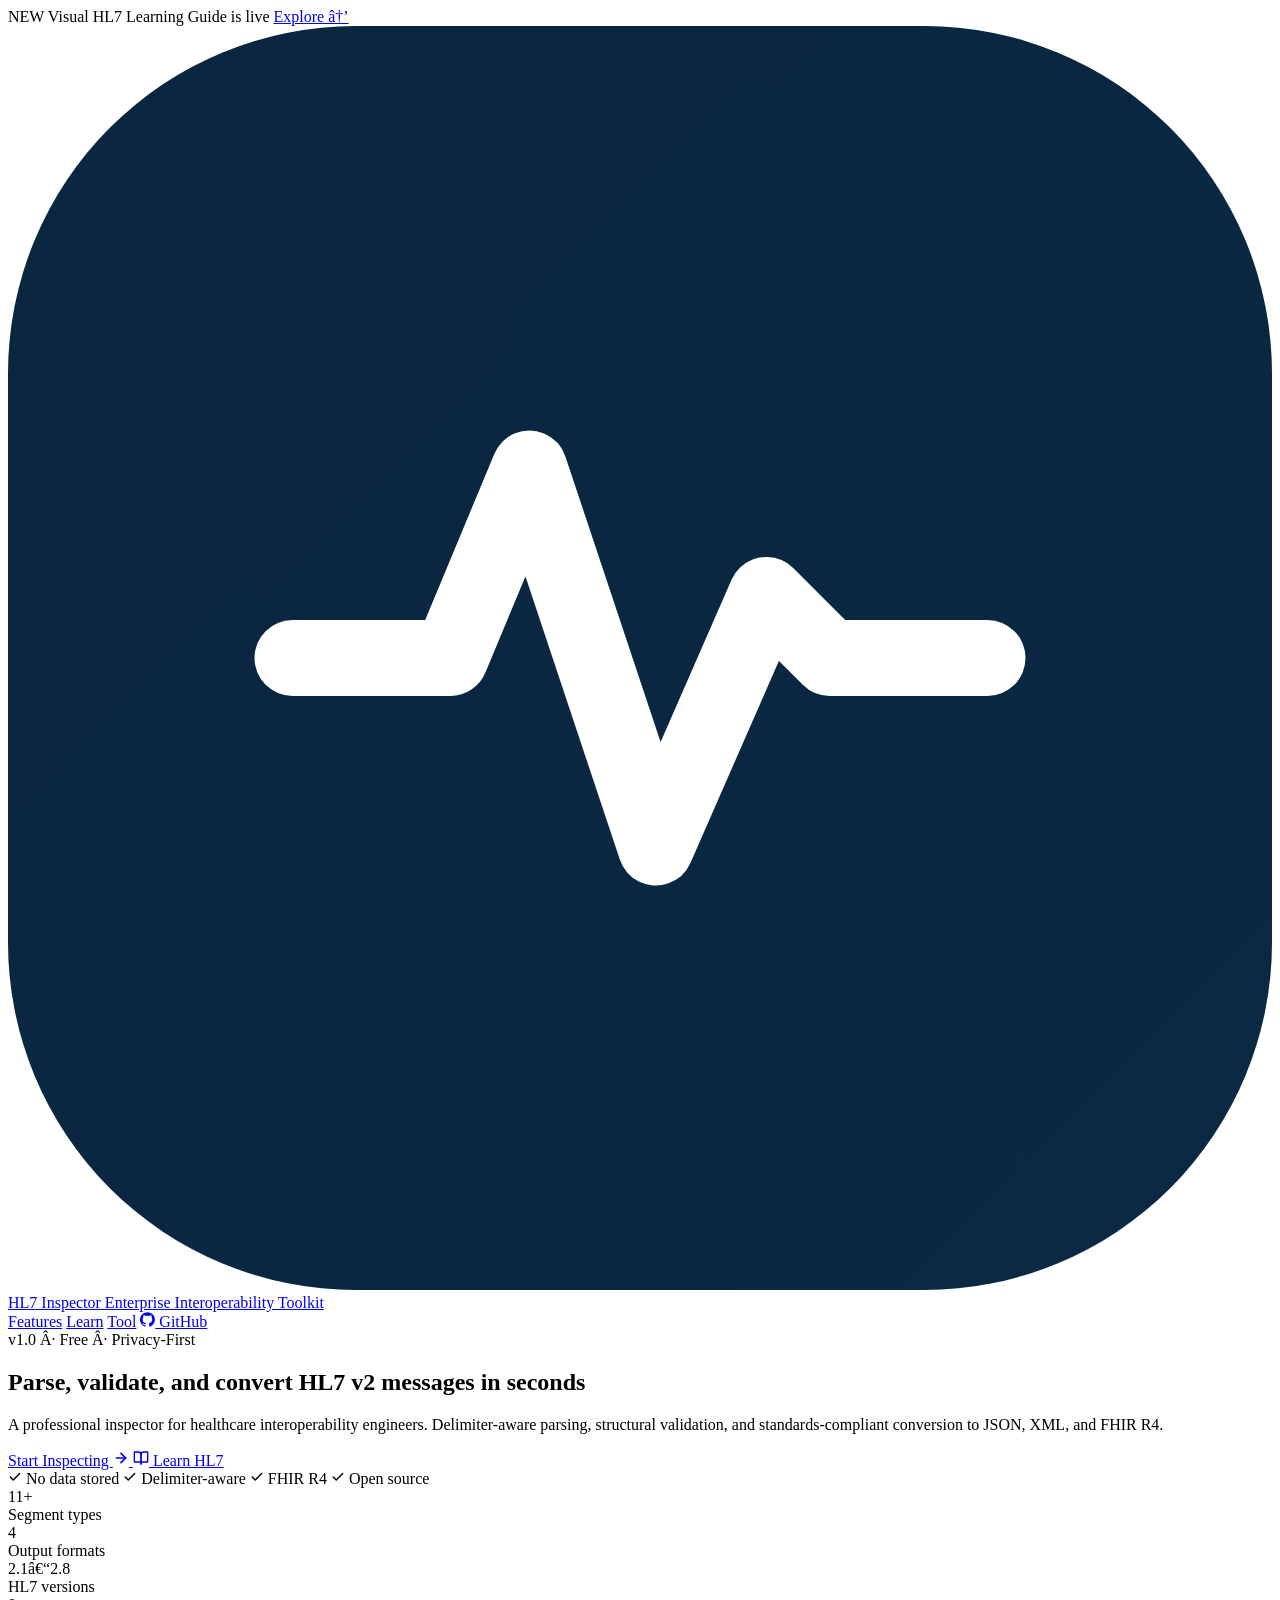
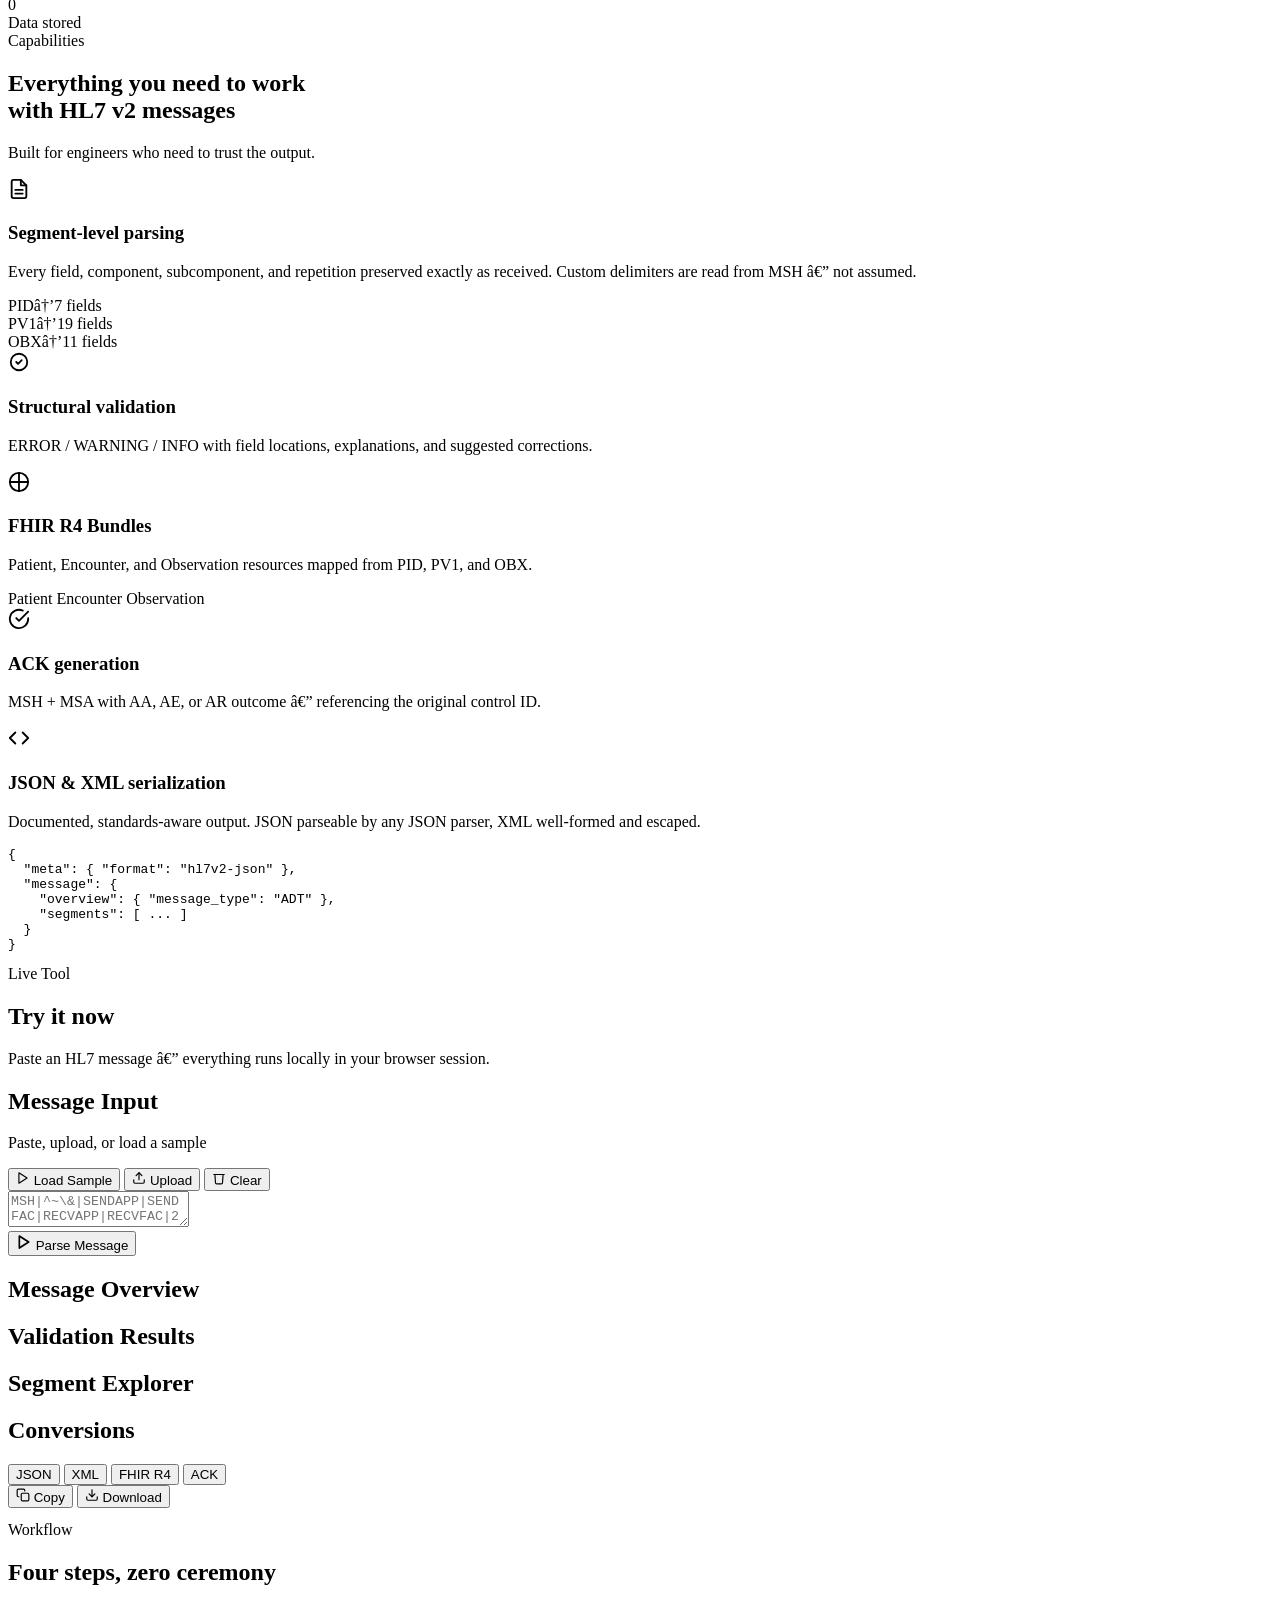
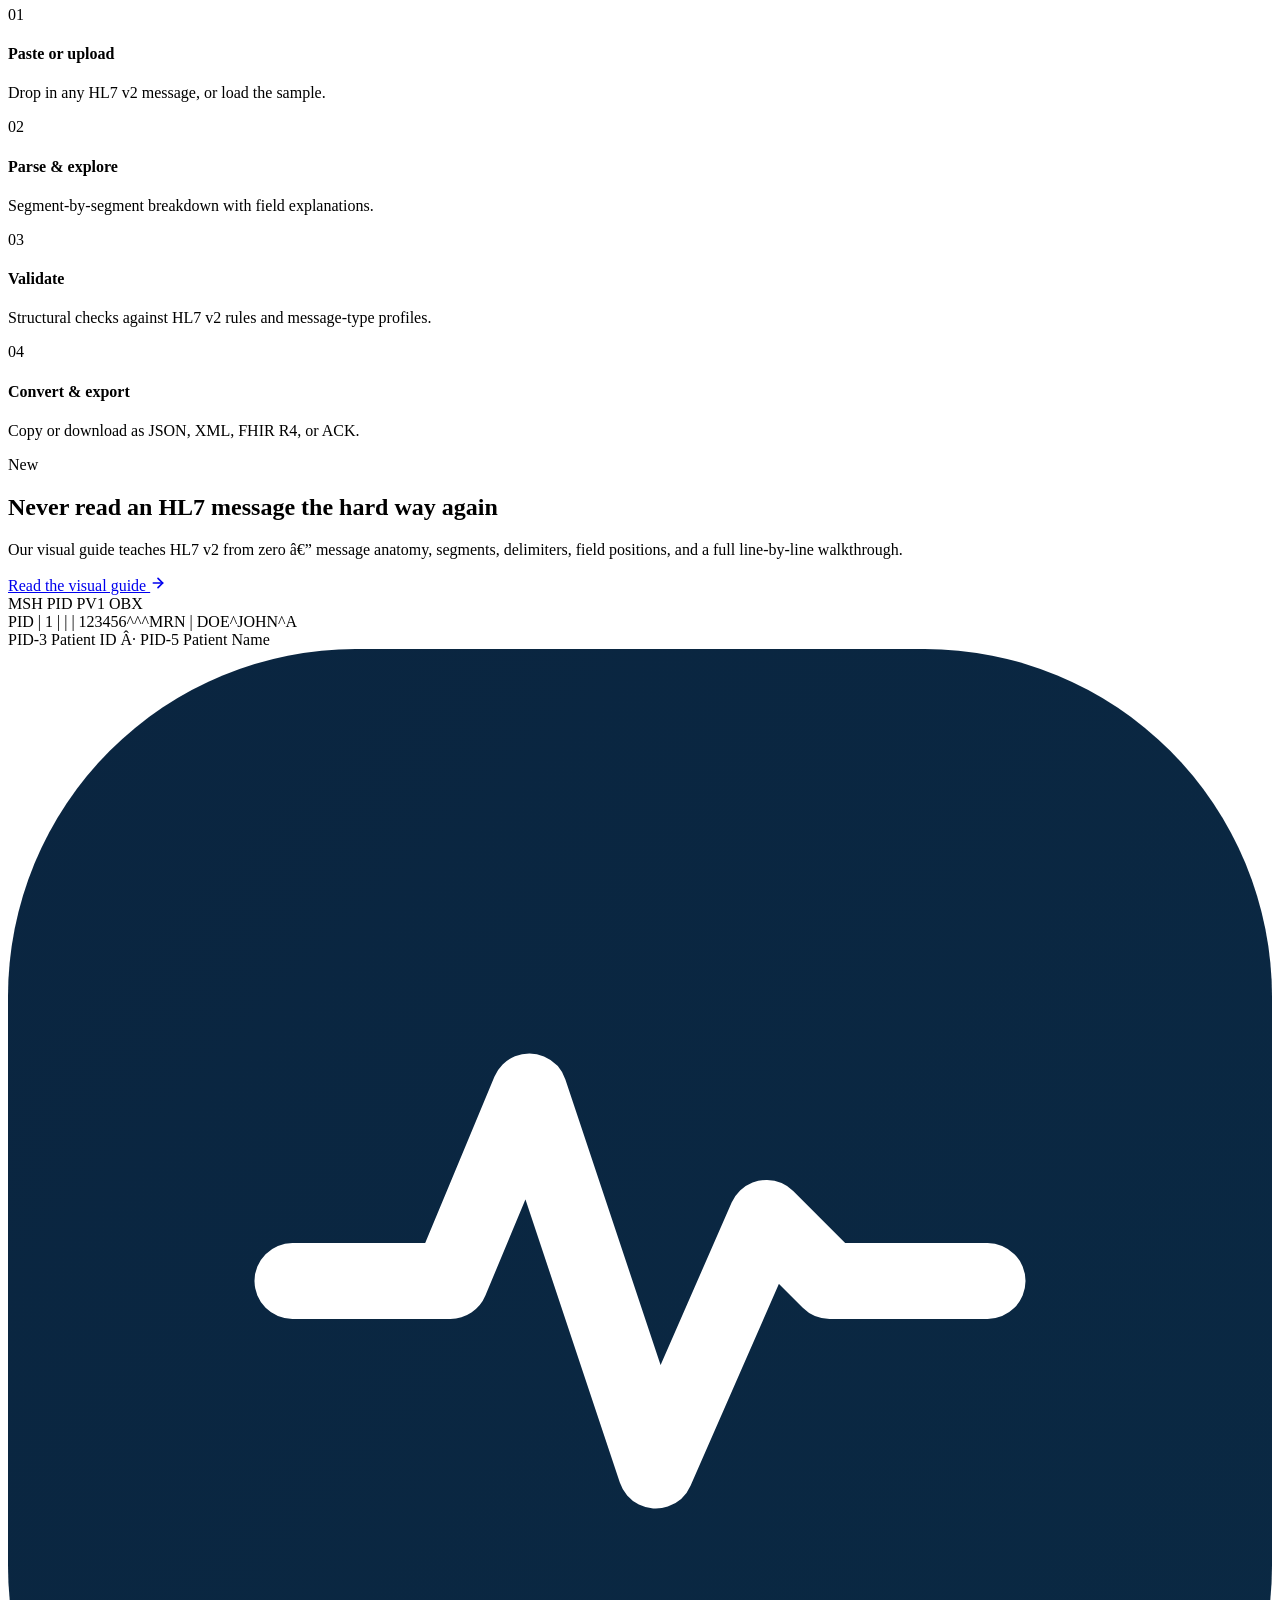
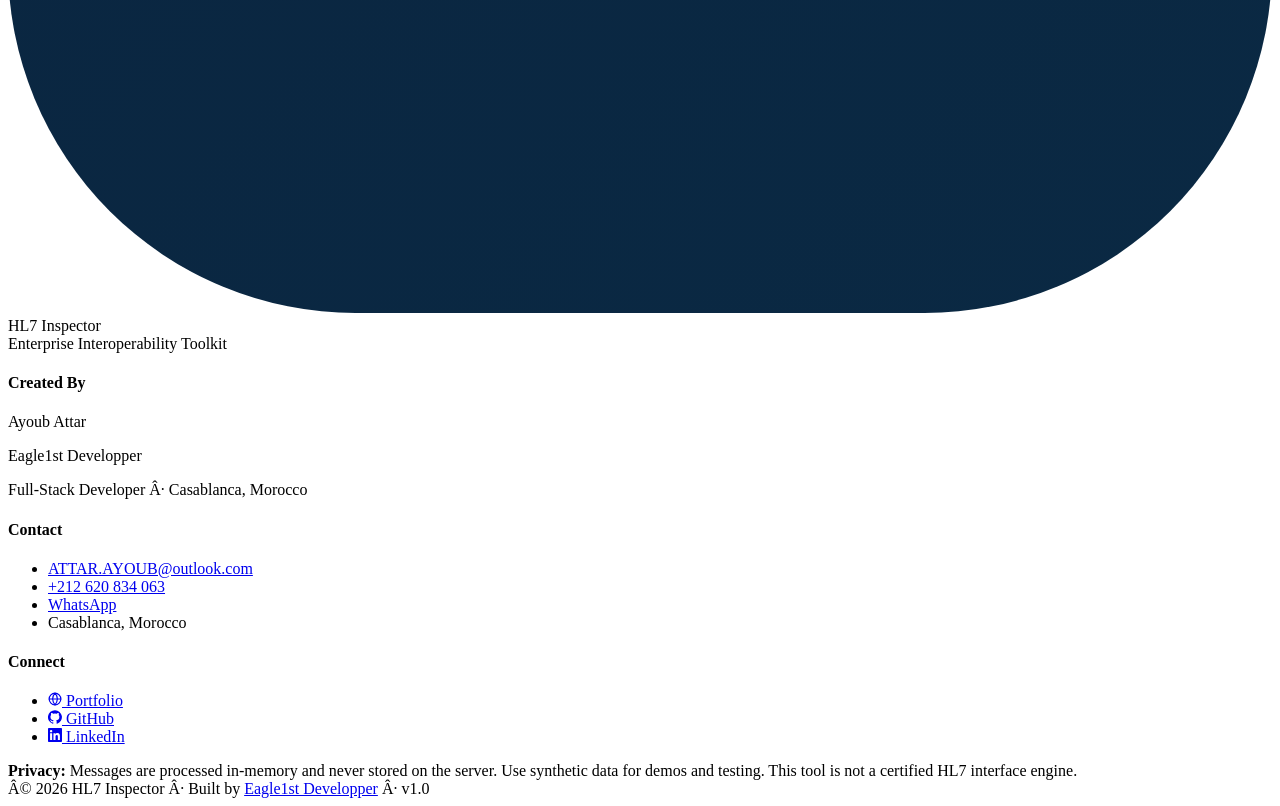
==== public/index.html @ 4bc3f61e "Fix route order: HTML routes before static mount; serve pages from public/" ====
<!doctype html>
<html lang="en">
<head>
<meta charset="utf-8"/>
<meta name="viewport" content="width=device-width,initial-scale=1"/>
<meta name="description" content="Professional HL7 v2 inspector, validator, and converter. Parse, validate, and convert HL7 messages to JSON, XML, and FHIR R4."/>
<meta name="theme-color" content="#061a2e"/>
<title>HL7 Inspector â€” Enterprise Healthcare Interoperability Toolkit</title>
<link rel="preconnect" href="https://fonts.googleapis.com">
<link rel="preconnect" href="https://fonts.gstatic.com" crossorigin>
<link href="https://fonts.googleapis.com/css2?family=Inter:wght@400;500;600;700;800;900&family=JetBrains+Mono:wght@400;500;600;700&display=swap" rel="stylesheet">
<link rel="stylesheet" href="/style.css"/>
</head>
<body>

<!-- ANNOUNCEMENT BAR -->
<div class="announce">
  <div class="announce-inner">
    <span class="announce-pill">NEW</span>
    <span>Visual HL7 Learning Guide is live</span>
    <a href="/learn" class="announce-link">Explore â†’</a>
  </div>
</div>

<!-- HEADER -->
<header class="app-header">
  <div class="header-inner">
    <a href="/" class="brand">
      <div class="brand-mark">
        <svg viewBox="0 0 40 40" fill="none" xmlns="http://www.w3.org/2000/svg">
          <rect width="40" height="40" rx="11" fill="url(#brandGrad)"/>
          <path d="M9 20h5l2.5-6 4 12 3.5-8 2 2h5" stroke="#fff" stroke-width="2.4" stroke-linecap="round" stroke-linejoin="round" fill="none"/>
          <defs>
            <linearGradient id="brandGrad" x1="0" y1="0" x2="40" y2="40">
              <stop stop-color="#0a2540"/>
              <stop offset="0.55" stop-color="#0e7c86"/>
              <stop offset="1" stop-color="#12a3a3"/>
            </linearGradient>
          </defs>
        </svg>
      </div>
      <div class="brand-text">
        <span class="brand-name">HL7 Inspector</span>
        <span class="brand-tag">Enterprise Interoperability Toolkit</span>
      </div>
    </a>
    <nav class="header-nav">
      <a href="#features" class="nav-link">Features</a>
      <a href="/learn" class="nav-link">Learn</a>
      <a href="#tool" class="nav-link">Tool</a>
      <a href="https://github.com/ATTARAYOUB" target="_blank" rel="noopener" class="nav-link nav-github">
        <svg width="15" height="15" viewBox="0 0 24 24" fill="currentColor"><path d="M12 .3a12 12 0 0 0-3.8 23.4c.6.1.8-.3.8-.6v-2c-3.3.7-4-1.6-4-1.6-.6-1.4-1.4-1.8-1.4-1.8-1-.7.1-.7.1-.7 1.2.1 1.8 1.2 1.8 1.2 1 1.8 2.8 1.3 3.5 1 0-.8.4-1.3.7-1.6-2.7-.3-5.5-1.3-5.5-6 0-1.2.5-2.3 1.2-3.1-.2-.4-.6-1.5.2-3.2 0 0 1-.3 3.3 1.2a11.5 11.5 0 0 1 6 0c2.3-1.5 3.3-1.2 3.3-1.2.8 1.7.3 2.8.1 3.2.8.8 1.2 1.9 1.2 3.1 0 4.7-2.8 5.7-5.5 6 .4.4.8 1.1.8 2.2v3.3c0 .3.2.7.8.6A12 12 0 0 0 12 .3"/></svg>
        GitHub
      </a>
    </nav>
  </div>
</header>

<!-- HERO â€” matches Learn page layout (single column, centered, no flex bleed) -->
<section class="hero">
  <div class="hero-inner">
    <div class="hero-badge">
      <span class="pulse-dot"></span>
      v1.0 Â· Free Â· Privacy-First
    </div>
    <h1 class="hero-title">
      Parse, validate, and convert
      <span class="hero-accent">HL7 v2 messages</span> in seconds
    </h1>
    <p class="hero-sub">
      A professional inspector for healthcare interoperability engineers.
      Delimiter-aware parsing, structural validation, and standards-compliant
      conversion to JSON, XML, and FHIR R4.
    </p>
    <div class="hero-actions">
      <a href="#tool" class="btn-primary-lg">
        Start Inspecting
        <svg width="16" height="16" viewBox="0 0 24 24" fill="none" stroke="currentColor" stroke-width="2.5" stroke-linecap="round" stroke-linejoin="round"><line x1="5" y1="12" x2="19" y2="12"/><polyline points="12 5 19 12 12 19"/></svg>
      </a>
      <a href="/learn" class="btn-secondary-lg">
        <svg width="16" height="16" viewBox="0 0 24 24" fill="none" stroke="currentColor" stroke-width="2" stroke-linecap="round" stroke-linejoin="round"><path d="M2 3h6a4 4 0 0 1 4 4v14a3 3 0 0 0-3-3H2z"/><path d="M22 3h-6a4 4 0 0 0-4 4v14a3 3 0 0 1 3-3h7z"/></svg>
        Learn HL7
      </a>
    </div>
    <div class="hero-trust">
      <span class="trust-item">
        <svg width="14" height="14" viewBox="0 0 24 24" fill="none" stroke="currentColor" stroke-width="2.5" stroke-linecap="round" stroke-linejoin="round"><polyline points="20 6 9 17 4 12"/></svg>
        No data stored
      </span>
      <span class="trust-item">
        <svg width="14" height="14" viewBox="0 0 24 24" fill="none" stroke="currentColor" stroke-width="2.5" stroke-linecap="round" stroke-linejoin="round"><polyline points="20 6 9 17 4 12"/></svg>
        Delimiter-aware
      </span>
      <span class="trust-item">
        <svg width="14" height="14" viewBox="0 0 24 24" fill="none" stroke="currentColor" stroke-width="2.5" stroke-linecap="round" stroke-linejoin="round"><polyline points="20 6 9 17 4 12"/></svg>
        FHIR R4
      </span>
      <span class="trust-item">
        <svg width="14" height="14" viewBox="0 0 24 24" fill="none" stroke="currentColor" stroke-width="2.5" stroke-linecap="round" stroke-linejoin="round"><polyline points="20 6 9 17 4 12"/></svg>
        Open source
      </span>
    </div>
  </div>
</section>

<!-- METRICS BAR -->
<section class="metrics-bar">
  <div class="metrics-inner">
    <div class="metric">
      <div class="metric-v">11+</div>
      <div class="metric-k">Segment types</div>
    </div>
    <div class="metric-div"></div>
    <div class="metric">
      <div class="metric-v">4</div>
      <div class="metric-k">Output formats</div>
    </div>
    <div class="metric-div"></div>
    <div class="metric">
      <div class="metric-v">2.1â€“2.8</div>
      <div class="metric-k">HL7 versions</div>
    </div>
    <div class="metric-div"></div>
    <div class="metric">
      <div class="metric-v">0</div>
      <div class="metric-k">Data stored</div>
    </div>
  </div>
</section>

<!-- FEATURES BENTO GRID -->
<section class="features-section" id="features">
  <div class="features-inner">
    <div class="section-head-v2">
      <div class="step-badge">Capabilities</div>
      <h2 class="section-h2">Everything you need to work<br/>with HL7 v2 messages</h2>
      <p class="section-lead-v2">Built for engineers who need to trust the output.</p>
    </div>

    <div class="bento-grid">
      <div class="bento-card bento-large">
        <div class="bento-icon bg-blue">
          <svg width="22" height="22" viewBox="0 0 24 24" fill="none" stroke="currentColor" stroke-width="2" stroke-linecap="round" stroke-linejoin="round"><path d="M14 2H6a2 2 0 0 0-2 2v16a2 2 0 0 0 2 2h12a2 2 0 0 0 2-2V8z"/><polyline points="14 2 14 8 20 8"/><line x1="8" y1="13" x2="16" y2="13"/><line x1="8" y1="17" x2="16" y2="17"/></svg>
        </div>
        <h3 class="bento-title">Segment-level parsing</h3>
        <p class="bento-desc">
          Every field, component, subcomponent, and repetition preserved exactly as received. Custom delimiters are read from MSH â€” not assumed.
        </p>
        <div class="bento-preview">
          <div class="mini-seg"><span class="ms-name">PID</span><span class="ms-arrow">â†’</span><span class="ms-result">7 fields</span></div>
          <div class="mini-seg"><span class="ms-name">PV1</span><span class="ms-arrow">â†’</span><span class="ms-result">19 fields</span></div>
          <div class="mini-seg"><span class="ms-name">OBX</span><span class="ms-arrow">â†’</span><span class="ms-result">11 fields</span></div>
        </div>
      </div>

      <div class="bento-card">
        <div class="bento-icon bg-green">
          <svg width="22" height="22" viewBox="0 0 24 24" fill="none" stroke="currentColor" stroke-width="2" stroke-linecap="round" stroke-linejoin="round"><path d="M9 12l2 2 4-4"/><path d="M21 12c0 4.97-4.03 9-9 9s-9-4.03-9-9 4.03-9 9-9 9 4.03 9 9z"/></svg>
        </div>
        <h3 class="bento-title">Structural validation</h3>
        <p class="bento-desc">
          ERROR / WARNING / INFO with field locations, explanations, and suggested corrections.
        </p>
      </div>

      <div class="bento-card">
        <div class="bento-icon bg-purple">
          <svg width="22" height="22" viewBox="0 0 24 24" fill="none" stroke="currentColor" stroke-width="2" stroke-linecap="round" stroke-linejoin="round"><path d="M12 2v20M2 12h20"/><circle cx="12" cy="12" r="10"/></svg>
        </div>
        <h3 class="bento-title">FHIR R4 Bundles</h3>
        <p class="bento-desc">
          Patient, Encounter, and Observation resources mapped from PID, PV1, and OBX.
        </p>
        <div class="bento-chip-row">
          <span class="chip-tag">Patient</span>
          <span class="chip-tag">Encounter</span>
          <span class="chip-tag">Observation</span>
        </div>
      </div>

      <div class="bento-card">
        <div class="bento-icon bg-orange">
          <svg width="22" height="22" viewBox="0 0 24 24" fill="none" stroke="currentColor" stroke-width="2" stroke-linecap="round" stroke-linejoin="round"><path d="M22 11.08V12a10 10 0 1 1-5.93-9.14"/><polyline points="22 4 12 14.01 9 11.01"/></svg>
        </div>
        <h3 class="bento-title">ACK generation</h3>
        <p class="bento-desc">
          MSH + MSA with AA, AE, or AR outcome â€” referencing the original control ID.
        </p>
      </div>

      <div class="bento-card bento-large">
        <div class="bento-icon bg-teal">
          <svg width="22" height="22" viewBox="0 0 24 24" fill="none" stroke="currentColor" stroke-width="2" stroke-linecap="round" stroke-linejoin="round"><polyline points="16 18 22 12 16 6"/><polyline points="8 6 2 12 8 18"/></svg>
        </div>
        <h3 class="bento-title">JSON &amp; XML serialization</h3>
        <p class="bento-desc">
          Documented, standards-aware output. JSON parseable by any JSON parser, XML well-formed and escaped.
        </p>
        <div class="code-preview">
          <pre>{
  "meta": { "format": "hl7v2-json" },
  "message": {
    "overview": { "message_type": "ADT" },
    "segments": [ ... ]
  }
}</pre>
        </div>
      </div>
    </div>
  </div>
</section>

<!-- MAIN TOOL -->
<main class="container" id="tool">

  <div class="tool-head">
    <div class="step-badge">Live Tool</div>
    <h2 class="tool-title">Try it now</h2>
    <p class="tool-sub">Paste an HL7 message â€” everything runs locally in your browser session.</p>
  </div>

  <section class="panel panel-v2">
    <div class="panel-head-v2">
      <div>
        <h2>Message Input</h2>
        <p class="panel-sub-v2">Paste, upload, or load a sample</p>
      </div>
      <div class="actions-v2">
        <button id="btn-sample" class="btn-v2 ghost">
          <svg width="14" height="14" viewBox="0 0 24 24" fill="none" stroke="currentColor" stroke-width="2" stroke-linecap="round" stroke-linejoin="round"><polygon points="5 3 19 12 5 21 5 3"/></svg>
          Load Sample
        </button>
        <input type="file" id="file-input" accept=".hl7,.txt" hidden/>
        <button id="btn-upload" class="btn-v2 ghost">
          <svg width="14" height="14" viewBox="0 0 24 24" fill="none" stroke="currentColor" stroke-width="2" stroke-linecap="round" stroke-linejoin="round"><path d="M21 15v4a2 2 0 0 1-2 2H5a2 2 0 0 1-2-2v-4"/><polyline points="17 8 12 3 7 8"/><line x1="12" y1="3" x2="12" y2="15"/></svg>
          Upload
        </button>
        <button id="btn-clear" class="btn-v2 ghost">
          <svg width="14" height="14" viewBox="0 0 24 24" fill="none" stroke="currentColor" stroke-width="2" stroke-linecap="round" stroke-linejoin="round"><polyline points="3 6 5 6 21 6"/><path d="M19 6l-1 14a2 2 0 0 1-2 2H8a2 2 0 0 1-2-2L5 6"/></svg>
          Clear
        </button>
      </div>
    </div>
    <textarea id="input" spellcheck="false" placeholder="MSH|^~\&|SENDAPP|SENDFAC|RECVAPP|RECVFAC|20240115123000||ADT^A01^ADT_A01|MSG00001|P|2.5.1&#10;PID|1||123456^^^MRN^MR||DOE^JOHN^A||19800115|M&#10;PV1|1|I|ICU^101^A^HOSP||||1234^SMITH^ROBERT"></textarea>
    <div class="row-v2">
      <button id="btn-parse" class="btn-primary-lg cta-parse">
        <svg width="16" height="16" viewBox="0 0 24 24" fill="none" stroke="currentColor" stroke-width="2.5" stroke-linecap="round" stroke-linejoin="round"><polygon points="5 3 19 12 5 21 5 3"/></svg>
        Parse Message
      </button>
      <span id="parse-status" class="status"></span>
    </div>
  </section>

  <section id="overview-card" class="panel panel-v2 hidden">
    <div class="panel-head-v2"><h2>Message Overview</h2></div>
    <div id="overview" class="overview-grid"></div>
  </section>

  <section id="validation-card" class="panel panel-v2 hidden">
    <div class="panel-head-v2"><h2>Validation Results</h2></div>
    <div id="validation-summary" class="validation-summary"></div>
    <div id="validation-list" class="validation-list"></div>
  </section>

  <section id="explorer-card" class="panel panel-v2 hidden">
    <div class="panel-head-v2"><h2>Segment Explorer</h2></div>
    <div id="explorer" class="explorer"></div>
  </section>

  <section id="outputs-card" class="panel panel-v2 hidden">
    <div class="panel-head-v2"><h2>Conversions</h2></div>
    <nav class="tabs tabs-v2" id="tabs">
      <button data-tab="json" class="tab active">JSON</button>
      <button data-tab="xml" class="tab">XML</button>
      <button data-tab="fhir" class="tab">FHIR R4</button>
      <button data-tab="ack" class="tab">ACK</button>
    </nav>
    <div class="output-toolbar">
      <button id="btn-copy" class="btn-v2 ghost">
        <svg width="14" height="14" viewBox="0 0 24 24" fill="none" stroke="currentColor" stroke-width="2" stroke-linecap="round" stroke-linejoin="round"><rect x="9" y="9" width="13" height="13" rx="2" ry="2"/><path d="M5 15H4a2 2 0 0 1-2-2V4a2 2 0 0 1 2-2h9a2 2 0 0 1 2 2v1"/></svg>
        Copy
      </button>
      <button id="btn-download" class="btn-v2 ghost">
        <svg width="14" height="14" viewBox="0 0 24 24" fill="none" stroke="currentColor" stroke-width="2" stroke-linecap="round" stroke-linejoin="round"><path d="M21 15v4a2 2 0 0 1-2 2H5a2 2 0 0 1-2-2v-4"/><polyline points="7 10 12 15 17 10"/><line x1="12" y1="15" x2="12" y2="3"/></svg>
        Download
      </button>
      <span id="output-status" class="status"></span>
    </div>
    <pre id="output" class="output"></pre>
  </section>

</main>

<!-- WORKFLOW -->
<section class="workflow-section">
  <div class="workflow-inner">
    <div class="section-head-v2">
      <div class="step-badge">Workflow</div>
      <h2 class="section-h2">Four steps, zero ceremony</h2>
    </div>

    <div class="workflow-grid">
      <div class="wf-step">
        <div class="wf-num">01</div>
        <h4>Paste or upload</h4>
        <p>Drop in any HL7 v2 message, or load the sample.</p>
      </div>
      <div class="wf-step">
        <div class="wf-num">02</div>
        <h4>Parse &amp; explore</h4>
        <p>Segment-by-segment breakdown with field explanations.</p>
      </div>
      <div class="wf-step">
        <div class="wf-num">03</div>
        <h4>Validate</h4>
        <p>Structural checks against HL7 v2 rules and message-type profiles.</p>
      </div>
      <div class="wf-step">
        <div class="wf-num">04</div>
        <h4>Convert &amp; export</h4>
        <p>Copy or download as JSON, XML, FHIR R4, or ACK.</p>
      </div>
    </div>
  </div>
</section>

<!-- LEARN CTA BANNER -->
<section class="learn-banner">
  <div class="learn-banner-inner">
    <div class="learn-banner-left">
      <div class="step-badge light">New</div>
      <h2>Never read an HL7 message the hard way again</h2>
      <p>Our visual guide teaches HL7 v2 from zero â€” message anatomy, segments, delimiters, field positions, and a full line-by-line walkthrough.</p>
      <a href="/learn" class="cta-light">
        Read the visual guide
        <svg width="16" height="16" viewBox="0 0 24 24" fill="none" stroke="currentColor" stroke-width="2.5" stroke-linecap="round" stroke-linejoin="round"><line x1="5" y1="12" x2="19" y2="12"/><polyline points="12 5 19 12 12 19"/></svg>
      </a>
    </div>
    <div class="learn-banner-right">
      <div class="learn-mock">
        <div class="lm-tabs">
          <span class="lm-tab active">MSH</span>
          <span class="lm-tab">PID</span>
          <span class="lm-tab">PV1</span>
          <span class="lm-tab">OBX</span>
        </div>
        <div class="lm-body">
          <div class="lm-row">
            <span class="lm-seg">PID</span>
            <span class="lm-field">|</span>
            <span class="lm-hl">1</span>
            <span class="lm-field">|</span>
            <span class="lm-hl">|</span>
            <span class="lm-field">|</span>
            <span class="lm-hl teal">123456^^^MRN</span>
            <span class="lm-field">|</span>
            <span class="lm-hl gold">DOE^JOHN^A</span>
          </div>
          <div class="lm-annot">PID-3 Patient ID Â· PID-5 Patient Name</div>
        </div>
      </div>
    </div>
  </div>
</section>

<!-- FOOTER -->
<footer class="app-footer">
  <div class="footer-inner">

    <div class="footer-brand">
      <div class="footer-logo">
        <svg viewBox="0 0 40 40" fill="none" xmlns="http://www.w3.org/2000/svg">
          <rect width="40" height="40" rx="11" fill="url(#footerGrad)"/>
          <path d="M9 20h5l2.5-6 4 12 3.5-8 2 2h5" stroke="#fff" stroke-width="2.4" stroke-linecap="round" stroke-linejoin="round" fill="none"/>
          <defs>
            <linearGradient id="footerGrad" x1="0" y1="0" x2="40" y2="40">
              <stop stop-color="#0a2540"/>
              <stop offset="0.55" stop-color="#0e7c86"/>
              <stop offset="1" stop-color="#12a3a3"/>
            </linearGradient>
          </defs>
        </svg>
      </div>
      <div>
        <div class="footer-brand-name">HL7 Inspector</div>
        <div class="footer-brand-tag">Enterprise Interoperability Toolkit</div>
      </div>
    </div>

    <div class="footer-col">
      <h4>Created By</h4>
      <p class="creator-name">Ayoub Attar</p>
      <p class="creator-alias">Eagle1st Developper</p>
      <p class="creator-role">Full-Stack Developer Â· Casablanca, Morocco</p>
    </div>

    <div class="footer-col">
      <h4>Contact</h4>
      <ul class="footer-links">
        <li><a href="mailto:ATTAR.AYOUB@outlook.com">ATTAR.AYOUB@outlook.com</a></li>
        <li><a href="tel:+212620834063">+212 620 834 063</a></li>
        <li><a href="https://wa.me/212620834063" target="_blank" rel="noopener">WhatsApp</a></li>
        <li>Casablanca, Morocco</li>
      </ul>
    </div>

    <div class="footer-col">
      <h4>Connect</h4>
      <ul class="footer-links">
        <li>
          <a href="https://profile-ayoub.pages.dev" target="_blank" rel="noopener" class="social-link">
            <svg width="14" height="14" viewBox="0 0 24 24" fill="none" stroke="currentColor" stroke-width="2" stroke-linecap="round" stroke-linejoin="round"><circle cx="12" cy="12" r="10"/><line x1="2" y1="12" x2="22" y2="12"/><path d="M12 2a15.3 15.3 0 0 1 4 10 15.3 15.3 0 0 1-4 10 15.3 15.3 0 0 1-4-10 15.3 15.3 0 0 1 4-10z"/></svg>
            Portfolio
          </a>
        </li>
        <li>
          <a href="https://github.com/ATTARAYOUB" target="_blank" rel="noopener" class="social-link">
            <svg width="14" height="14" viewBox="0 0 24 24" fill="currentColor"><path d="M12 .3a12 12 0 0 0-3.8 23.4c.6.1.8-.3.8-.6v-2c-3.3.7-4-1.6-4-1.6-.6-1.4-1.4-1.8-1.4-1.8-1-.7.1-.7.1-.7 1.2.1 1.8 1.2 1.8 1.2 1 1.8 2.8 1.3 3.5 1 0-.8.4-1.3.7-1.6-2.7-.3-5.5-1.3-5.5-6 0-1.2.5-2.3 1.2-3.1-.2-.4-.6-1.5.2-3.2 0 0 1-.3 3.3 1.2a11.5 11.5 0 0 1 6 0c2.3-1.5 3.3-1.2 3.3-1.2.8 1.7.3 2.8.1 3.2.8.8 1.2 1.9 1.2 3.1 0 4.7-2.8 5.7-5.5 6 .4.4.8 1.1.8 2.2v3.3c0 .3.2.7.8.6A12 12 0 0 0 12 .3"/></svg>
            GitHub
          </a>
        </li>
        <li>
          <a href="https://linkedin.com/in/itsayoubattar" target="_blank" rel="noopener" class="social-link">
            <svg width="14" height="14" viewBox="0 0 24 24" fill="currentColor"><path d="M20.447 20.452h-3.554v-5.569c0-1.328-.027-3.037-1.852-3.037-1.853 0-2.136 1.445-2.136 2.939v5.667H9.351V9h3.414v1.561h.046c.477-.9 1.637-1.85 3.37-1.85 3.601 0 4.267 2.37 4.267 5.455v6.286zM5.337 7.433a2.062 2.062 0 01-2.063-2.065 2.064 2.064 0 112.063 2.065zm1.782 13.019H3.555V9h3.564v11.452zM22.225 0H1.771C.792 0 0 .774 0 1.729v20.542C0 23.227.792 24 1.771 24h20.451C23.2 24 24 23.227 24 22.271V1.729C24 .774 23.2 0 22.222 0h.003z"/></svg>
            LinkedIn
          </a>
        </li>
      </ul>
    </div>

  </div>

  <div class="footer-bottom">
    <div class="footer-privacy">
      <strong>Privacy:</strong> Messages are processed in-memory and never stored on the server.
      Use synthetic data for demos and testing. This tool is not a certified HL7 interface engine.
    </div>
    <div class="footer-copy">
      Â© <span id="year"></span> HL7 Inspector Â· Built by
      <a href="https://profile-ayoub.pages.dev" target="_blank" rel="noopener">Eagle1st Developper</a>
      Â· v1.0
    </div>
  </div>
</footer>

<script>document.getElementById('year').textContent = new Date().getFullYear();</script>
<script src="/app.js"></script>
</body>
</html>
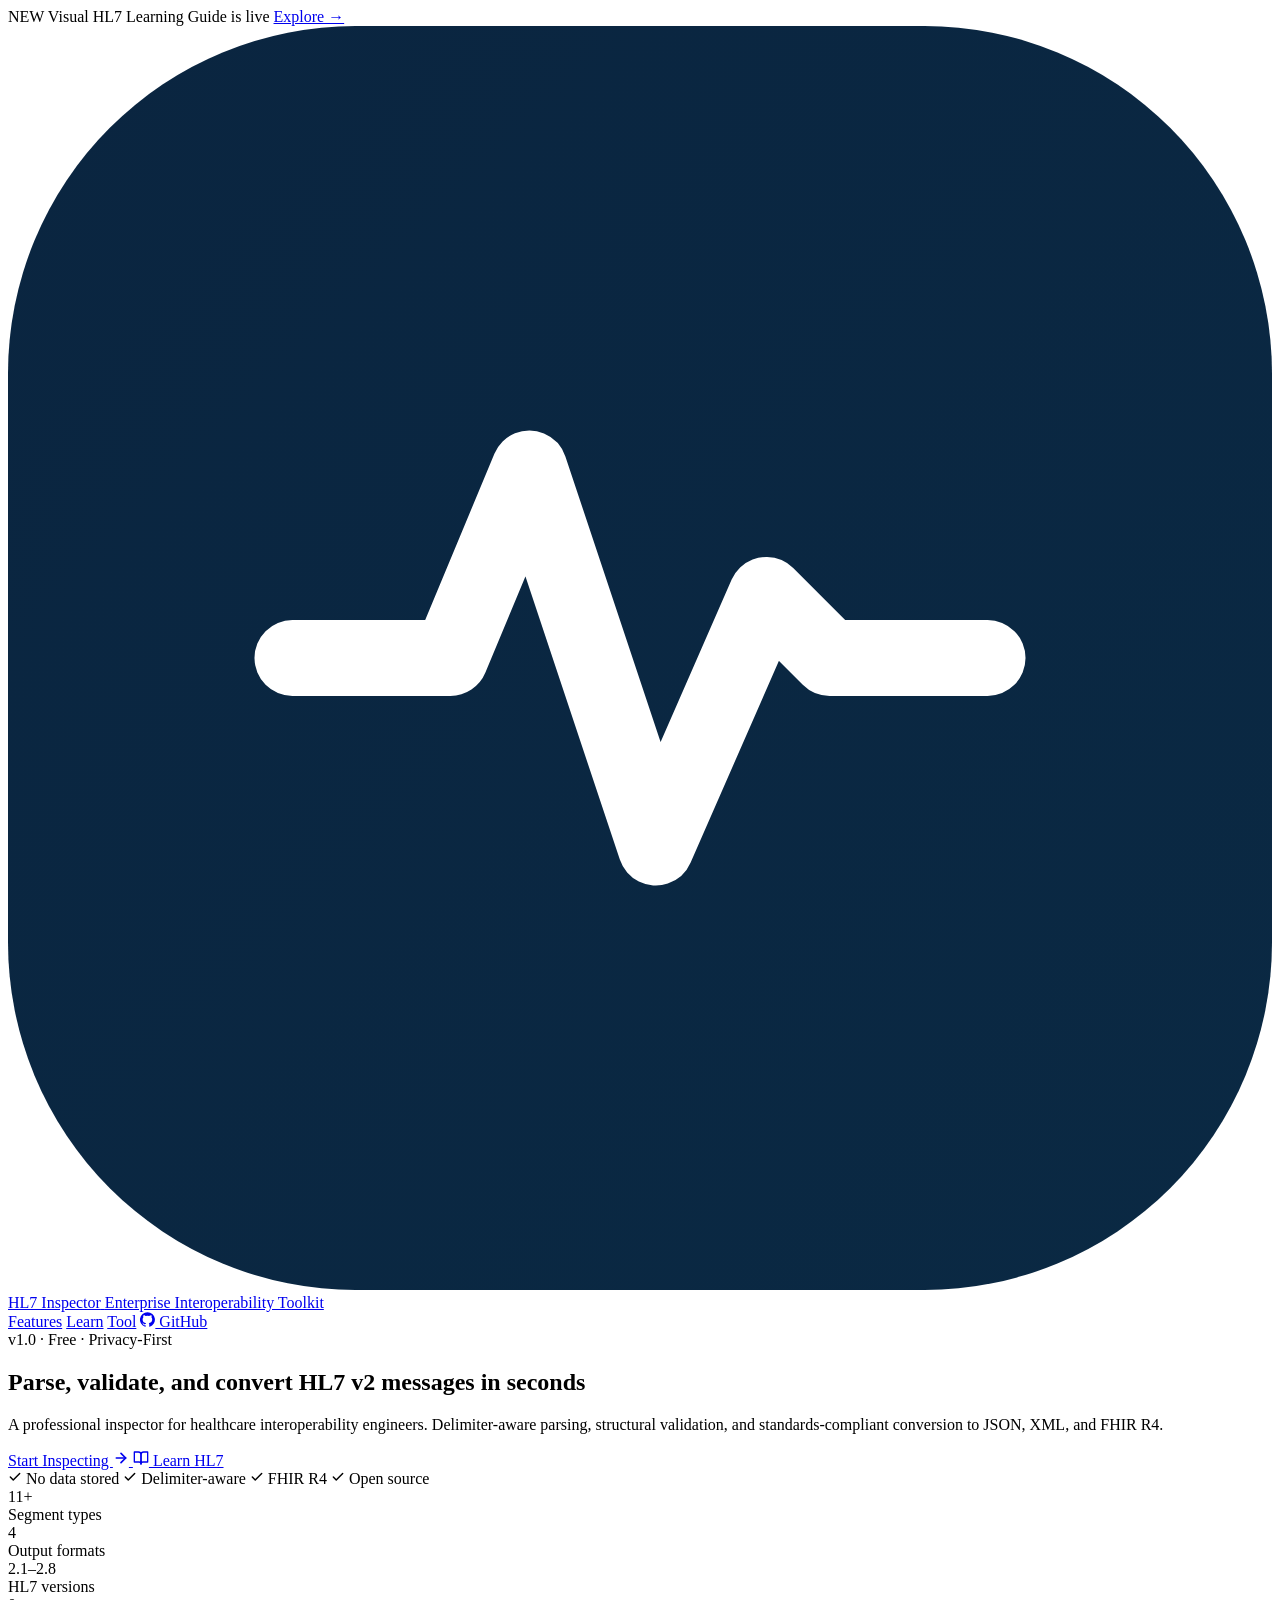
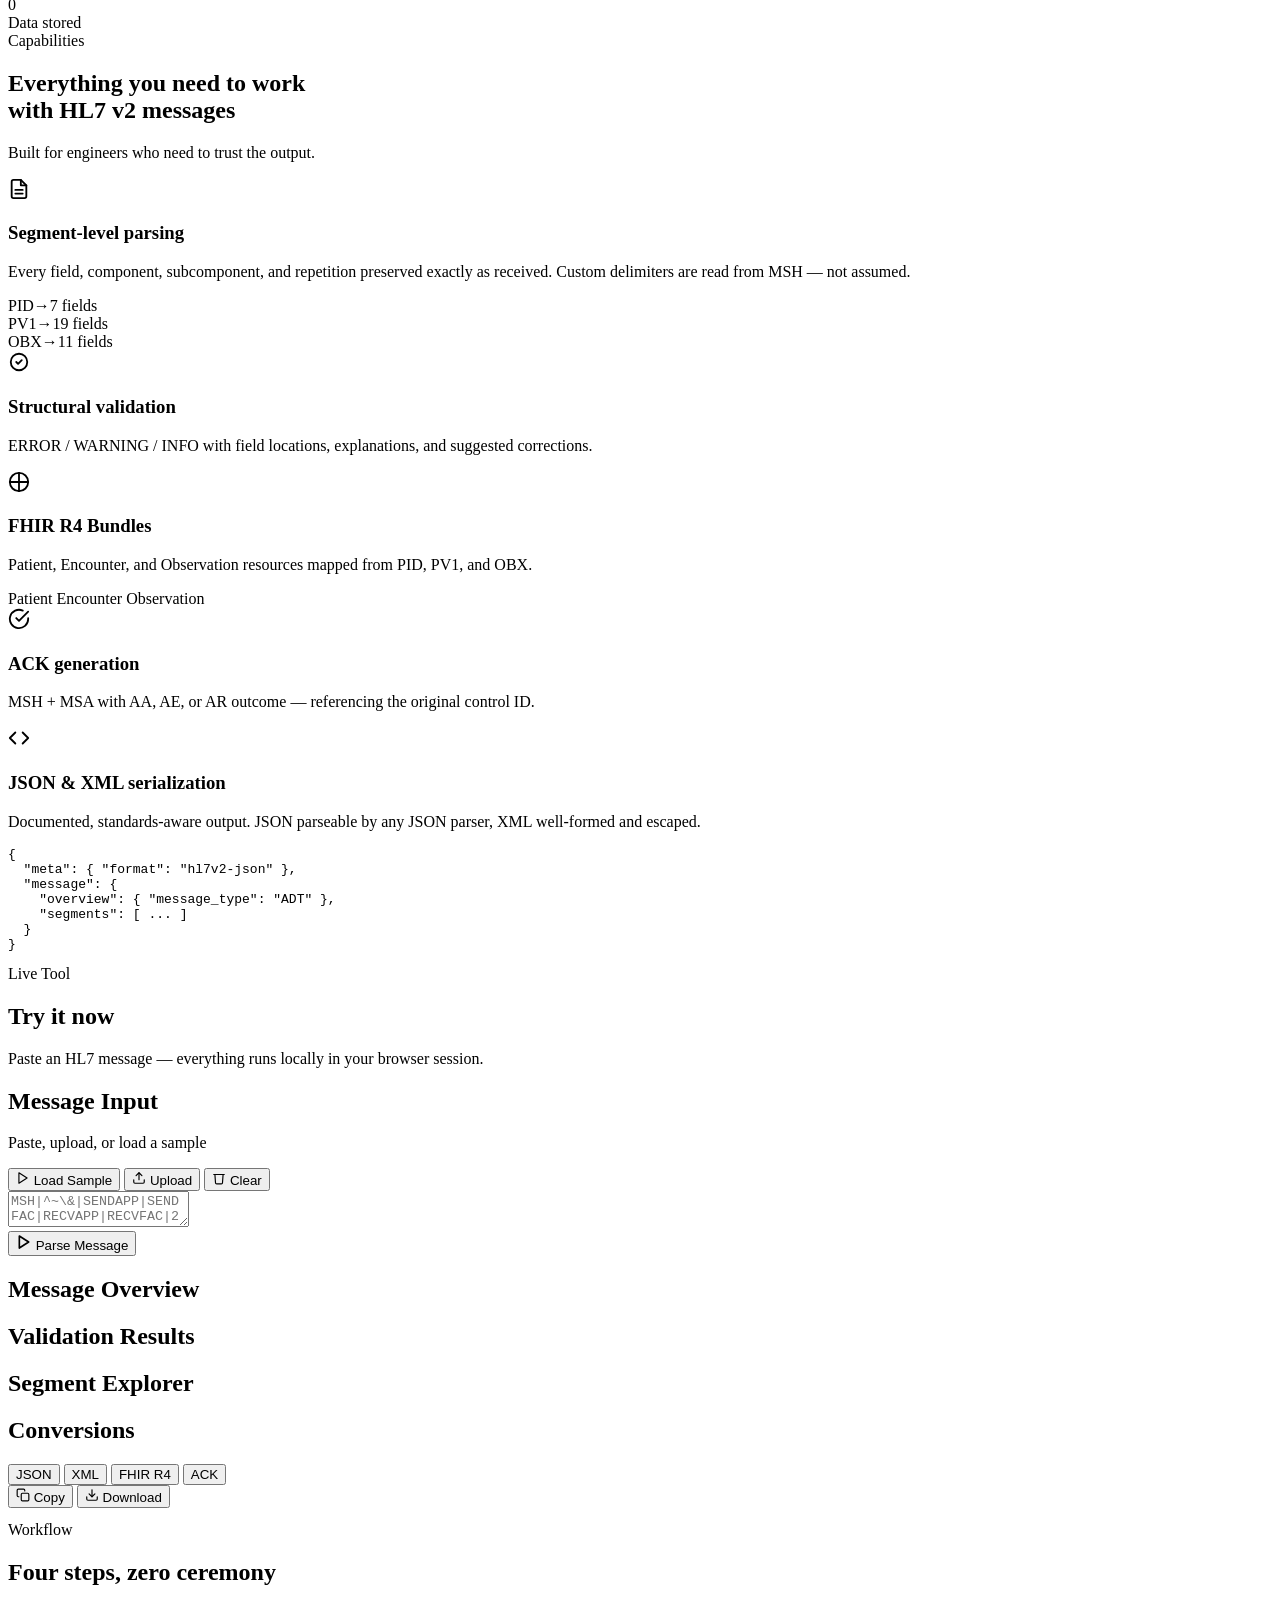
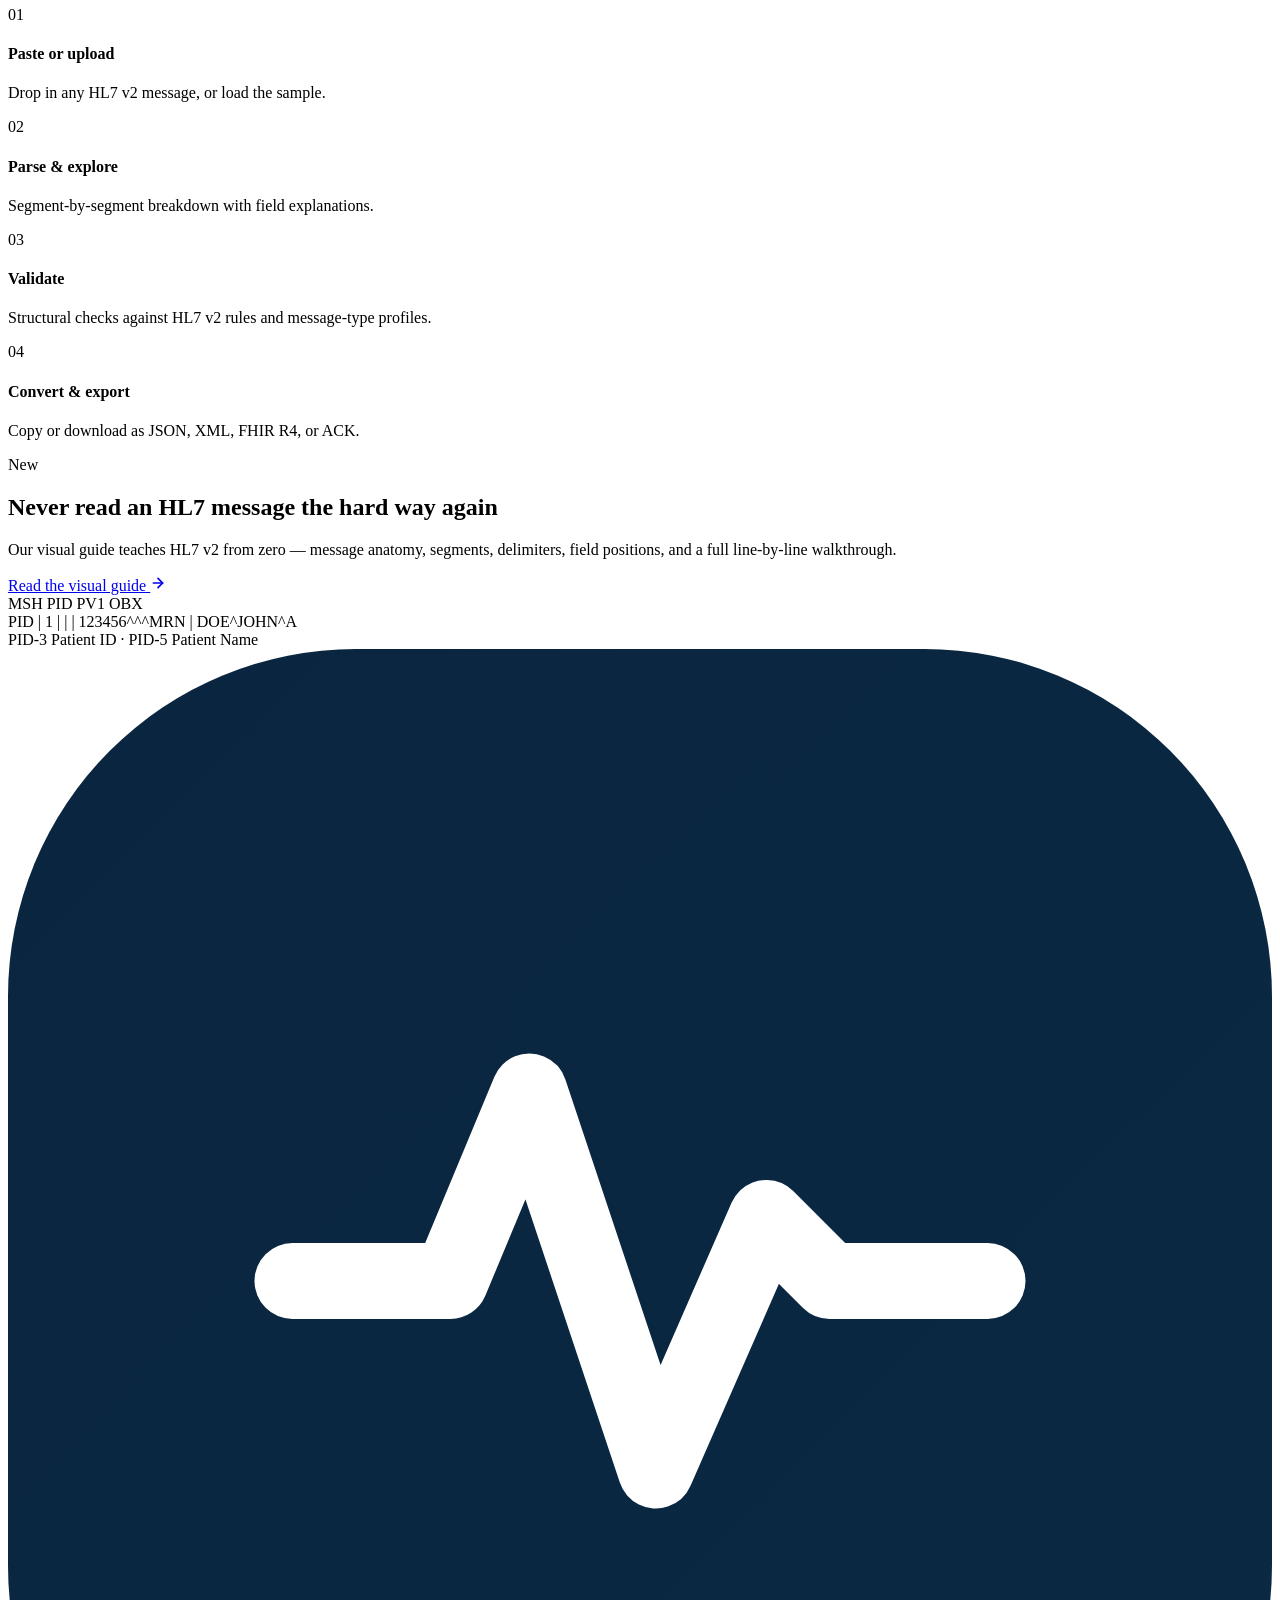
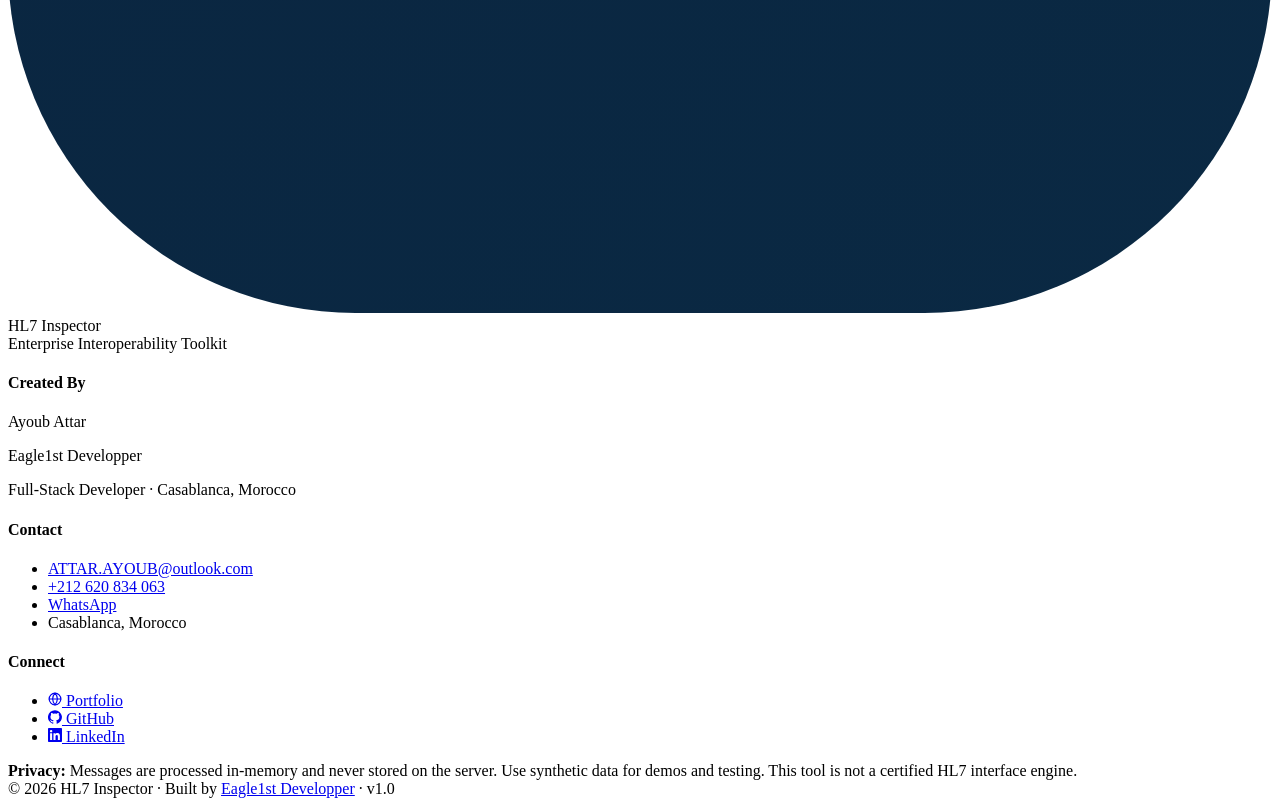
==== commit 1aeb9369: "Fix: sync public/ HTML with clean app/static/ versions" ====
--- a/public/index.html
+++ b/public/index.html
@@ -5,7 +5,7 @@
 <meta name="viewport" content="width=device-width,initial-scale=1"/>
 <meta name="description" content="Professional HL7 v2 inspector, validator, and converter. Parse, validate, and convert HL7 messages to JSON, XML, and FHIR R4."/>
 <meta name="theme-color" content="#061a2e"/>
-<title>HL7 Inspector â€” Enterprise Healthcare Interoperability Toolkit</title>
+<title>HL7 Inspector &mdash; Enterprise Healthcare Interoperability Toolkit</title>
 <link rel="preconnect" href="https://fonts.googleapis.com">
 <link rel="preconnect" href="https://fonts.gstatic.com" crossorigin>
 <link href="https://fonts.googleapis.com/css2?family=Inter:wght@400;500;600;700;800;900&family=JetBrains+Mono:wght@400;500;600;700&display=swap" rel="stylesheet">
@@ -18,7 +18,7 @@
   <div class="announce-inner">
     <span class="announce-pill">NEW</span>
     <span>Visual HL7 Learning Guide is live</span>
-    <a href="/learn" class="announce-link">Explore â†’</a>
+    <a href="/learn" class="announce-link">Explore &rarr;</a>
   </div>
 </div>
 
@@ -56,12 +56,12 @@
   </div>
 </header>
 
-<!-- HERO â€” matches Learn page layout (single column, centered, no flex bleed) -->
+<!-- HERO &mdash; matches Learn page layout (single column, centered, no flex bleed) -->
 <section class="hero">
   <div class="hero-inner">
     <div class="hero-badge">
       <span class="pulse-dot"></span>
-      v1.0 Â· Free Â· Privacy-First
+      v1.0 &middot; Free &middot; Privacy-First
     </div>
     <h1 class="hero-title">
       Parse, validate, and convert
@@ -117,7 +117,7 @@
     </div>
     <div class="metric-div"></div>
     <div class="metric">
-      <div class="metric-v">2.1â€“2.8</div>
+      <div class="metric-v">2.1&ndash;2.8</div>
       <div class="metric-k">HL7 versions</div>
     </div>
     <div class="metric-div"></div>
@@ -144,12 +144,12 @@
         </div>
         <h3 class="bento-title">Segment-level parsing</h3>
         <p class="bento-desc">
-          Every field, component, subcomponent, and repetition preserved exactly as received. Custom delimiters are read from MSH â€” not assumed.
+          Every field, component, subcomponent, and repetition preserved exactly as received. Custom delimiters are read from MSH &mdash; not assumed.
         </p>
         <div class="bento-preview">
-          <div class="mini-seg"><span class="ms-name">PID</span><span class="ms-arrow">â†’</span><span class="ms-result">7 fields</span></div>
-          <div class="mini-seg"><span class="ms-name">PV1</span><span class="ms-arrow">â†’</span><span class="ms-result">19 fields</span></div>
-          <div class="mini-seg"><span class="ms-name">OBX</span><span class="ms-arrow">â†’</span><span class="ms-result">11 fields</span></div>
+          <div class="mini-seg"><span class="ms-name">PID</span><span class="ms-arrow">&rarr;</span><span class="ms-result">7 fields</span></div>
+          <div class="mini-seg"><span class="ms-name">PV1</span><span class="ms-arrow">&rarr;</span><span class="ms-result">19 fields</span></div>
+          <div class="mini-seg"><span class="ms-name">OBX</span><span class="ms-arrow">&rarr;</span><span class="ms-result">11 fields</span></div>
         </div>
       </div>
 
@@ -184,7 +184,7 @@
         </div>
         <h3 class="bento-title">ACK generation</h3>
         <p class="bento-desc">
-          MSH + MSA with AA, AE, or AR outcome â€” referencing the original control ID.
+          MSH + MSA with AA, AE, or AR outcome &mdash; referencing the original control ID.
         </p>
       </div>
 
@@ -216,7 +216,7 @@
   <div class="tool-head">
     <div class="step-badge">Live Tool</div>
     <h2 class="tool-title">Try it now</h2>
-    <p class="tool-sub">Paste an HL7 message â€” everything runs locally in your browser session.</p>
+    <p class="tool-sub">Paste an HL7 message &mdash; everything runs locally in your browser session.</p>
   </div>
 
   <section class="panel panel-v2">
@@ -330,7 +330,7 @@
     <div class="learn-banner-left">
       <div class="step-badge light">New</div>
       <h2>Never read an HL7 message the hard way again</h2>
-      <p>Our visual guide teaches HL7 v2 from zero â€” message anatomy, segments, delimiters, field positions, and a full line-by-line walkthrough.</p>
+      <p>Our visual guide teaches HL7 v2 from zero &mdash; message anatomy, segments, delimiters, field positions, and a full line-by-line walkthrough.</p>
       <a href="/learn" class="cta-light">
         Read the visual guide
         <svg width="16" height="16" viewBox="0 0 24 24" fill="none" stroke="currentColor" stroke-width="2.5" stroke-linecap="round" stroke-linejoin="round"><line x1="5" y1="12" x2="19" y2="12"/><polyline points="12 5 19 12 12 19"/></svg>
@@ -356,7 +356,7 @@
             <span class="lm-field">|</span>
             <span class="lm-hl gold">DOE^JOHN^A</span>
           </div>
-          <div class="lm-annot">PID-3 Patient ID Â· PID-5 Patient Name</div>
+          <div class="lm-annot">PID-3 Patient ID &middot; PID-5 Patient Name</div>
         </div>
       </div>
     </div>
@@ -391,7 +391,7 @@
       <h4>Created By</h4>
       <p class="creator-name">Ayoub Attar</p>
       <p class="creator-alias">Eagle1st Developper</p>
-      <p class="creator-role">Full-Stack Developer Â· Casablanca, Morocco</p>
+      <p class="creator-role">Full-Stack Developer &middot; Casablanca, Morocco</p>
     </div>
 
     <div class="footer-col">
@@ -436,9 +436,9 @@
       Use synthetic data for demos and testing. This tool is not a certified HL7 interface engine.
     </div>
     <div class="footer-copy">
-      Â© <span id="year"></span> HL7 Inspector Â· Built by
+      © <span id="year"></span> HL7 Inspector &middot; Built by
       <a href="https://profile-ayoub.pages.dev" target="_blank" rel="noopener">Eagle1st Developper</a>
-      Â· v1.0
+      &middot; v1.0
     </div>
   </div>
 </footer>
